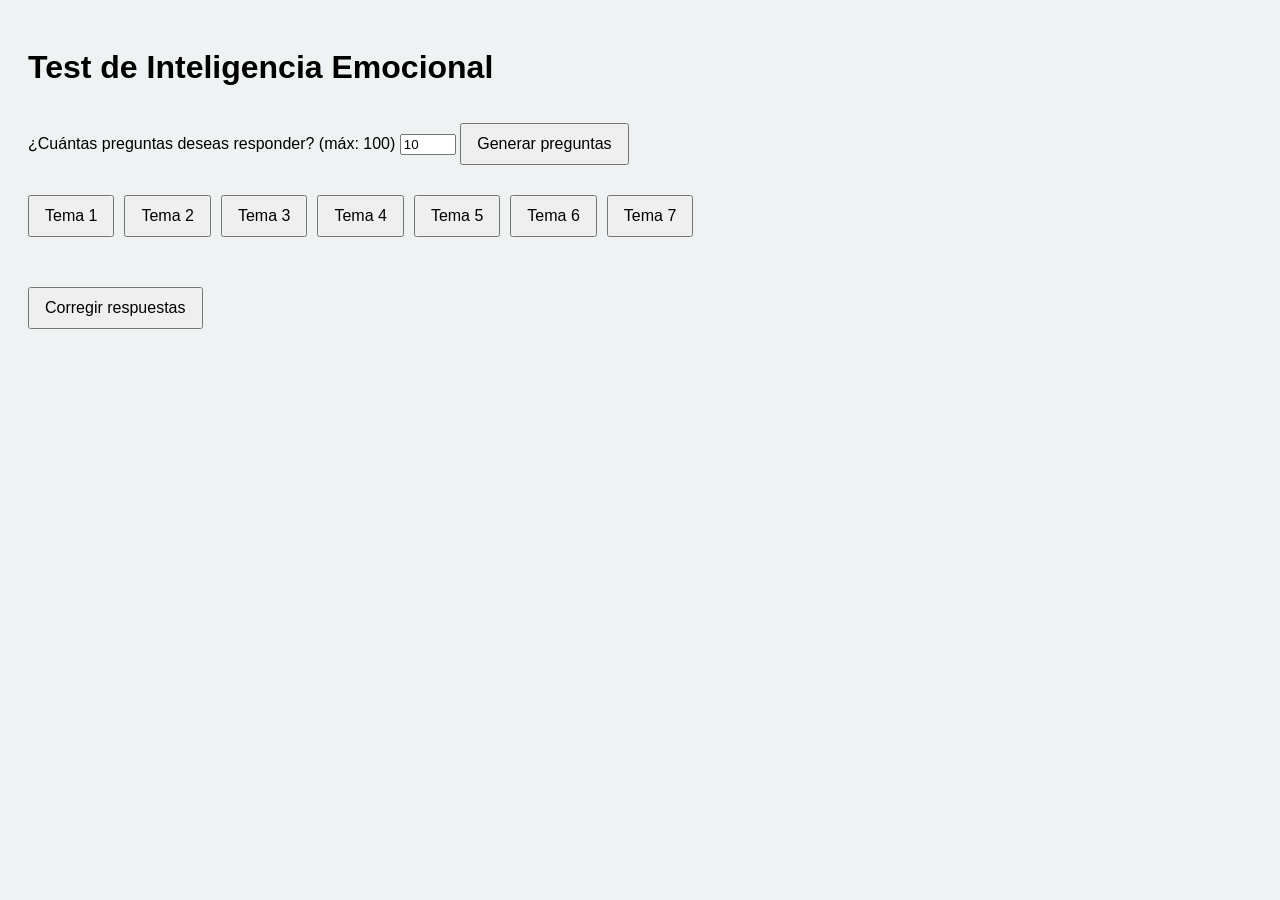
==== index.html @ 8cded7b7 "." ====
<!DOCTYPE html>
<html lang="es">
<head>
  <meta charset="UTF-8">
  <title>Test de Inteligencia Emocional</title>
  <style>
    body { font-family: Arial, sans-serif; padding: 20px; background: #eef2f3; }
    .pregunta { margin-bottom: 20px; background: #fff; padding: 15px; border-radius: 5px; box-shadow: 0 0 5px #ccc; }
    .boton { margin: 15px 0; padding: 10px 15px; font-size: 16px; }
    .correcta { background-color: #d4edda; }
    .incorrecta { background-color: #f8d7da; }
    #resultado { font-weight: bold; margin-top: 20px; font-size: 18px; }
  </style>
</head>
<body>
  <h1>Test de Inteligencia Emocional</h1>
  <label for="cantidad">¿Cuántas preguntas deseas responder? (máx: 100)</label>
  <input type="number" id="cantidad" min="1" max="100" value="10">
  <button onclick="generarPreguntas()" class="boton">Generar preguntas</button>

  <form id="formulario"></form>
  <button onclick="corregir()" class="boton">Corregir respuestas</button>
  <div id="resultado"></div>

  <script>
    let todasLasPreguntas = [];
    let preguntasSeleccionadas = [];
    let numeroArchivoJson = 0;

    const contenedorBotones = document.createElement("div");
    contenedorBotones.id = "contenedorBotones";
    contenedorBotones.style.marginBottom = "20px";
    document.body.insertBefore(contenedorBotones, document.getElementById("formulario"));

    for (let i = 1; i <= 7; i++) {
      const boton = document.createElement("button");
      boton.textContent = `Tema ${i}`;
      boton.className = "boton";
      boton.style.marginRight = "10px";
      boton.onclick = () => seleccionarTema(boton, i);
      contenedorBotones.appendChild(boton);
    }

    let archivosSeleccionados = new Set();

    function seleccionarTema(boton, numero) {
      if (!archivosSeleccionados.has(numero)) {
        archivosSeleccionados.add(numero);
        boton.style.backgroundColor = "#d4edda"; // Cambia el color del botón para indicar selección
      } else {
        archivosSeleccionados.delete(numero);
        boton.style.backgroundColor = ""; // Restaura el color original del botón
      }
    }

    function cargarPreguntas() {
      if (archivosSeleccionados.size === 0) {
        throw new Error("No se ha seleccionado ningún archivo JSON.");
      }
    
      const numerosArchivos = Array.from(archivosSeleccionados);
      const promesas = numerosArchivos.map(numero =>
        fetch(`./tests/test_tema_${numero}.json`) // Modifica la ruta según sea necesario
          .then(response => {
            if (!response.ok) {
              throw new Error(`Error al cargar el archivo JSON: ${response.statusText}`);
            }
            return response.json();
          })
      );
    
      Promise.all(promesas)
        .then(dataArrays => {
          todasLasPreguntas = dataArrays.flat(); // Combina todas las preguntas en un solo array
        })
        .catch(error => {
          alert("No se pudieron cargar uno o más archivos JSON. Verifica que los archivos existen y son válidos.");
          console.error(error);
        });
    }

    function generarPreguntas() {
      if (archivosSeleccionados.size === 0) {
        alert("Por favor, selecciona al menos un tema antes de generar preguntas.");
        return;
      }
    
      cargarPreguntas();
    
      const cantidad = parseInt(document.getElementById("cantidad").value);
      preguntasSeleccionadas = todasLasPreguntas.sort(() => 0.5 - Math.random()).slice(0, cantidad);
      const formulario = document.getElementById("formulario");
      formulario.innerHTML = "";
      preguntasSeleccionadas.forEach((p, index) => {
        formulario.innerHTML += `
          <div class="pregunta" id="pregunta${index}">
            <p><strong>${index + 1}. </strong>${p.pregunta}</p>
            <label><input type="radio" name="p${index}" value="true"> Verdadero</label><br>
            <label><input type="radio" name="p${index}" value="false"> Falso</label>
          </div>
        `;
      });
      document.getElementById("resultado").textContent = "";
    }

    function corregir() {
      let correctas = 0;
      preguntasSeleccionadas.forEach((p, index) => {
        const respuesta = document.querySelector(`input[name="p${index}"]:checked`);
        const divPregunta = document.getElementById(`pregunta${index}`);
        if (respuesta) {
          if (respuesta.value === p.respuesta.toString()) {
            correctas++;
            divPregunta.classList.add("correcta");
            divPregunta.classList.remove("incorrecta");
          } else {
            divPregunta.classList.add("incorrecta");
            divPregunta.classList.remove("correcta");
          }
        } else {
          divPregunta.classList.add("incorrecta");
        }
      });

      const resultado = document.getElementById("resultado");
      resultado.textContent = `Has acertado ${correctas} de ${preguntasSeleccionadas.length} preguntas.`;
    }
  </script>
</body>
</html>
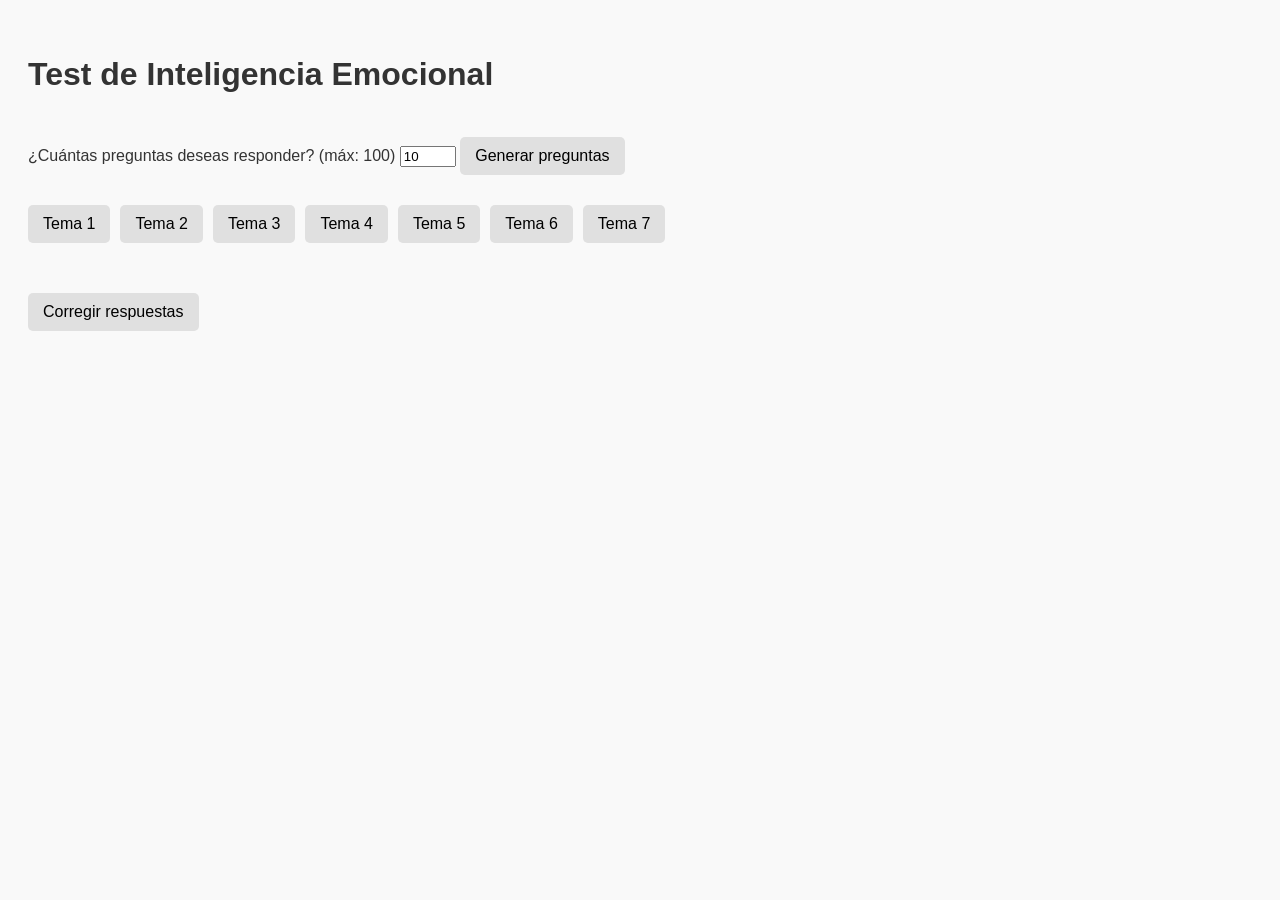
==== commit 81f9a48e: "Bug Fixed & CSS" ====
--- a/index.html
+++ b/index.html
@@ -1,17 +1,9 @@
-
 <!DOCTYPE html>
 <html lang="es">
 <head>
   <meta charset="UTF-8">
   <title>Test de Inteligencia Emocional</title>
-  <style>
-    body { font-family: Arial, sans-serif; padding: 20px; background: #eef2f3; }
-    .pregunta { margin-bottom: 20px; background: #fff; padding: 15px; border-radius: 5px; box-shadow: 0 0 5px #ccc; }
-    .boton { margin: 15px 0; padding: 10px 15px; font-size: 16px; }
-    .correcta { background-color: #d4edda; }
-    .incorrecta { background-color: #f8d7da; }
-    #resultado { font-weight: bold; margin-top: 20px; font-size: 18px; }
-  </style>
+  <link rel="stylesheet" href="styles.css">
 </head>
 <body>
   <h1>Test de Inteligencia Emocional</h1>
@@ -23,109 +15,6 @@
   <button onclick="corregir()" class="boton">Corregir respuestas</button>
   <div id="resultado"></div>
 
-  <script>
-    let todasLasPreguntas = [];
-    let preguntasSeleccionadas = [];
-    let numeroArchivoJson = 0;
-
-    const contenedorBotones = document.createElement("div");
-    contenedorBotones.id = "contenedorBotones";
-    contenedorBotones.style.marginBottom = "20px";
-    document.body.insertBefore(contenedorBotones, document.getElementById("formulario"));
-
-    for (let i = 1; i <= 7; i++) {
-      const boton = document.createElement("button");
-      boton.textContent = `Tema ${i}`;
-      boton.className = "boton";
-      boton.style.marginRight = "10px";
-      boton.onclick = () => seleccionarTema(boton, i);
-      contenedorBotones.appendChild(boton);
-    }
-
-    let archivosSeleccionados = new Set();
-
-    function seleccionarTema(boton, numero) {
-      if (!archivosSeleccionados.has(numero)) {
-        archivosSeleccionados.add(numero);
-        boton.style.backgroundColor = "#d4edda"; // Cambia el color del botón para indicar selección
-      } else {
-        archivosSeleccionados.delete(numero);
-        boton.style.backgroundColor = ""; // Restaura el color original del botón
-      }
-    }
-
-    function cargarPreguntas() {
-      if (archivosSeleccionados.size === 0) {
-        throw new Error("No se ha seleccionado ningún archivo JSON.");
-      }
-    
-      const numerosArchivos = Array.from(archivosSeleccionados);
-      const promesas = numerosArchivos.map(numero =>
-        fetch(`./tests/test_tema_${numero}.json`) // Modifica la ruta según sea necesario
-          .then(response => {
-            if (!response.ok) {
-              throw new Error(`Error al cargar el archivo JSON: ${response.statusText}`);
-            }
-            return response.json();
-          })
-      );
-    
-      Promise.all(promesas)
-        .then(dataArrays => {
-          todasLasPreguntas = dataArrays.flat(); // Combina todas las preguntas en un solo array
-        })
-        .catch(error => {
-          alert("No se pudieron cargar uno o más archivos JSON. Verifica que los archivos existen y son válidos.");
-          console.error(error);
-        });
-    }
-
-    function generarPreguntas() {
-      if (archivosSeleccionados.size === 0) {
-        alert("Por favor, selecciona al menos un tema antes de generar preguntas.");
-        return;
-      }
-    
-      cargarPreguntas();
-    
-      const cantidad = parseInt(document.getElementById("cantidad").value);
-      preguntasSeleccionadas = todasLasPreguntas.sort(() => 0.5 - Math.random()).slice(0, cantidad);
-      const formulario = document.getElementById("formulario");
-      formulario.innerHTML = "";
-      preguntasSeleccionadas.forEach((p, index) => {
-        formulario.innerHTML += `
-          <div class="pregunta" id="pregunta${index}">
-            <p><strong>${index + 1}. </strong>${p.pregunta}</p>
-            <label><input type="radio" name="p${index}" value="true"> Verdadero</label><br>
-            <label><input type="radio" name="p${index}" value="false"> Falso</label>
-          </div>
-        `;
-      });
-      document.getElementById("resultado").textContent = "";
-    }
-
-    function corregir() {
-      let correctas = 0;
-      preguntasSeleccionadas.forEach((p, index) => {
-        const respuesta = document.querySelector(`input[name="p${index}"]:checked`);
-        const divPregunta = document.getElementById(`pregunta${index}`);
-        if (respuesta) {
-          if (respuesta.value === p.respuesta.toString()) {
-            correctas++;
-            divPregunta.classList.add("correcta");
-            divPregunta.classList.remove("incorrecta");
-          } else {
-            divPregunta.classList.add("incorrecta");
-            divPregunta.classList.remove("correcta");
-          }
-        } else {
-          divPregunta.classList.add("incorrecta");
-        }
-      });
-
-      const resultado = document.getElementById("resultado");
-      resultado.textContent = `Has acertado ${correctas} de ${preguntasSeleccionadas.length} preguntas.`;
-    }
-  </script>
+  <script src="script.js"></script>
 </body>
-</html>
+</html>
--- a/styles.css
+++ b/styles.css
@@ -0,0 +1,48 @@
+body {
+  font-family: 'Arial', sans-serif;
+  padding: 20px;
+  background: #f9f9f9;
+  color: #333;
+  line-height: 1.6;
+}
+
+.pregunta {
+  margin-bottom: 20px;
+  background: #fff;
+  padding: 15px;
+  border-radius: 8px;
+  border: 1px solid #ddd;
+  box-shadow: 0 2px 4px rgba(0, 0, 0, 0.1);
+}
+
+.boton {
+  margin: 15px 0;
+  padding: 10px 15px;
+  font-size: 16px;
+  background: #e0e0e0;
+  border: none;
+  border-radius: 5px;
+  cursor: pointer;
+  transition: background 0.3s ease;
+}
+
+.boton:hover {
+  background: #d6d6d6;
+}
+
+.correcta {
+  background-color: #e8f5e9;
+  border: 1px solid #c8e6c9;
+}
+
+.incorrecta {
+  background-color: #ffebee;
+  border: 1px solid #ffcdd2;
+}
+
+#resultado {
+  font-weight: bold;
+  margin-top: 20px;
+  font-size: 18px;
+  color: #555;
+}
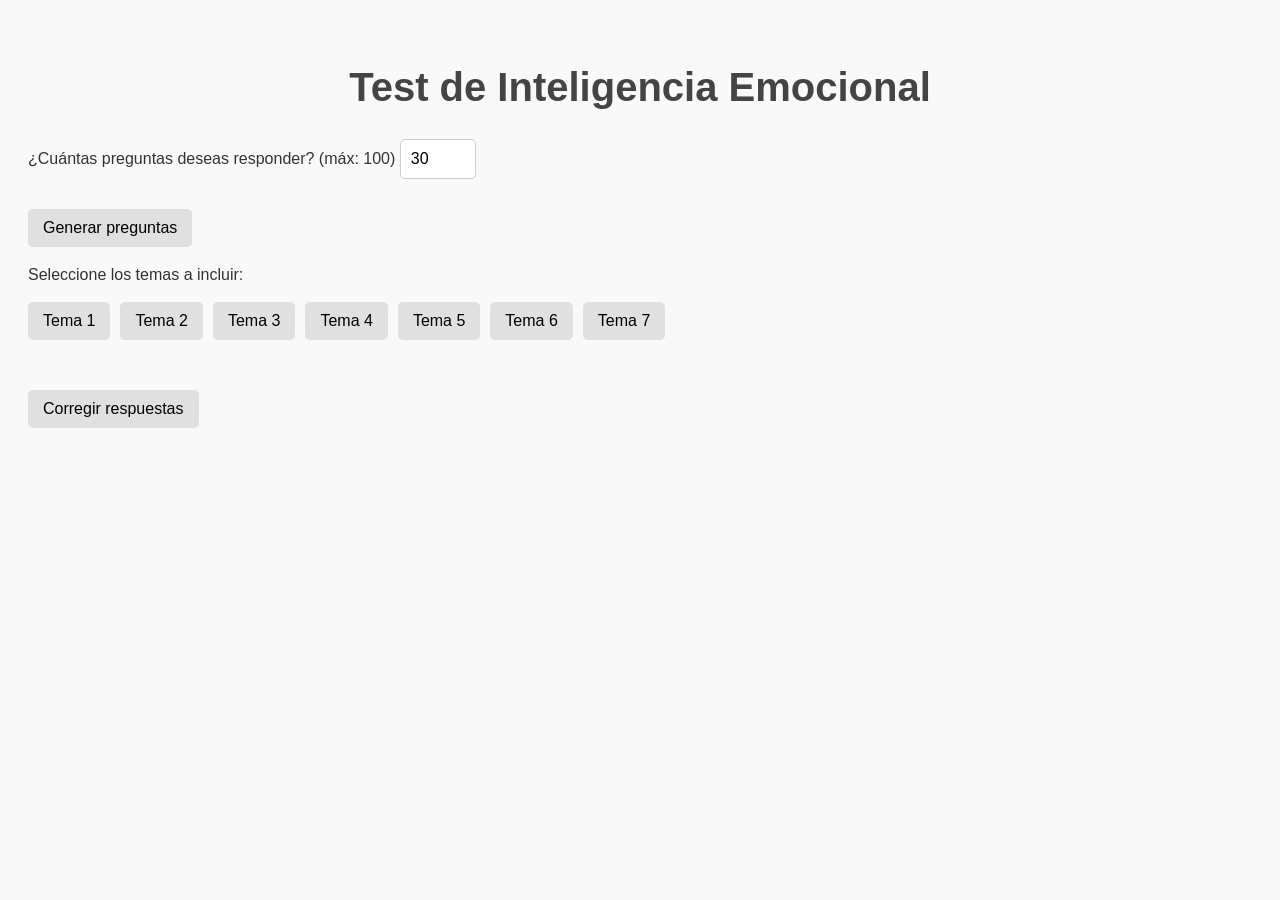
==== commit 14755c9a: "." ====
--- a/index.html
+++ b/index.html
@@ -8,9 +8,12 @@
 <body>
   <h1>Test de Inteligencia Emocional</h1>
   <label for="cantidad">¿Cuántas preguntas deseas responder? (máx: 100)</label>
-  <input type="number" id="cantidad" min="1" max="100" value="10">
+  <input type="number" id="cantidad" min="1" max="100" value="30">
+  <br>
   <button onclick="generarPreguntas()" class="boton">Generar preguntas</button>
-
+  <br>
+  <label>Seleccione los temas a incluir:</label>
+  
   <form id="formulario"></form>
   <button onclick="corregir()" class="boton">Corregir respuestas</button>
   <div id="resultado"></div>
--- a/styles.css
+++ b/styles.css
@@ -4,6 +4,22 @@
   background: #f9f9f9;
   color: #333;
   line-height: 1.6;
+}
+
+h1 {
+  font-size: 2.5em;
+  color: #444;
+  margin-bottom: 20px;
+  text-align: center;
+}
+
+input {
+  padding: 10px;
+  font-size: 16px;
+  border: 1px solid #ccc;
+  border-radius: 5px;
+  box-sizing: border-box;
+  margin-bottom: 15px;
 }
 
 .pregunta {
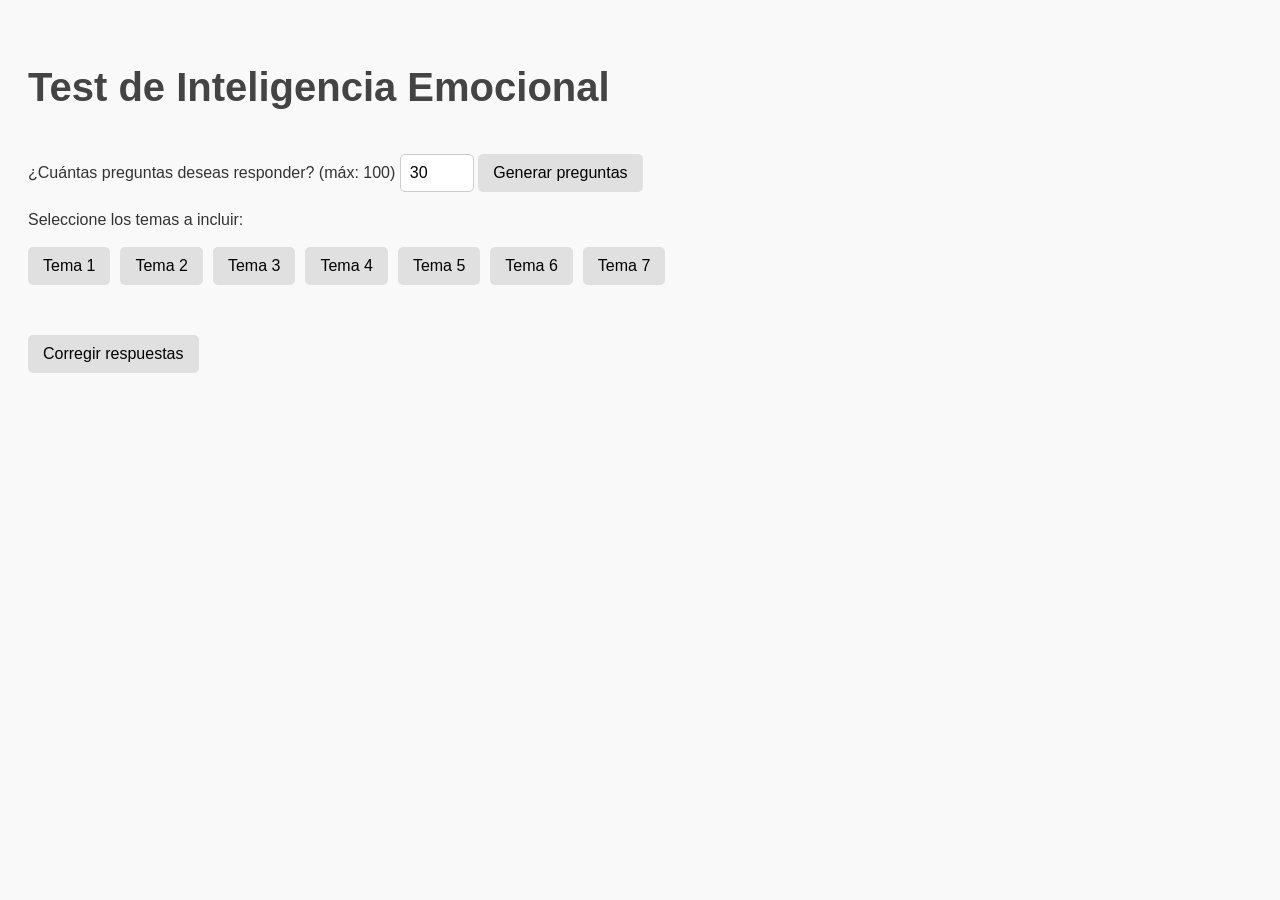
==== commit 16603926: "." ====
--- a/index.html
+++ b/index.html
@@ -9,7 +9,6 @@
   <h1>Test de Inteligencia Emocional</h1>
   <label for="cantidad">¿Cuántas preguntas deseas responder? (máx: 100)</label>
   <input type="number" id="cantidad" min="1" max="100" value="30">
-  <br>
   <button onclick="generarPreguntas()" class="boton">Generar preguntas</button>
   <br>
   <label>Seleccione los temas a incluir:</label>
--- a/styles.css
+++ b/styles.css
@@ -10,11 +10,10 @@
   font-size: 2.5em;
   color: #444;
   margin-bottom: 20px;
-  text-align: center;
 }
 
 input {
-  padding: 10px;
+  padding: 9px;
   font-size: 16px;
   border: 1px solid #ccc;
   border-radius: 5px;
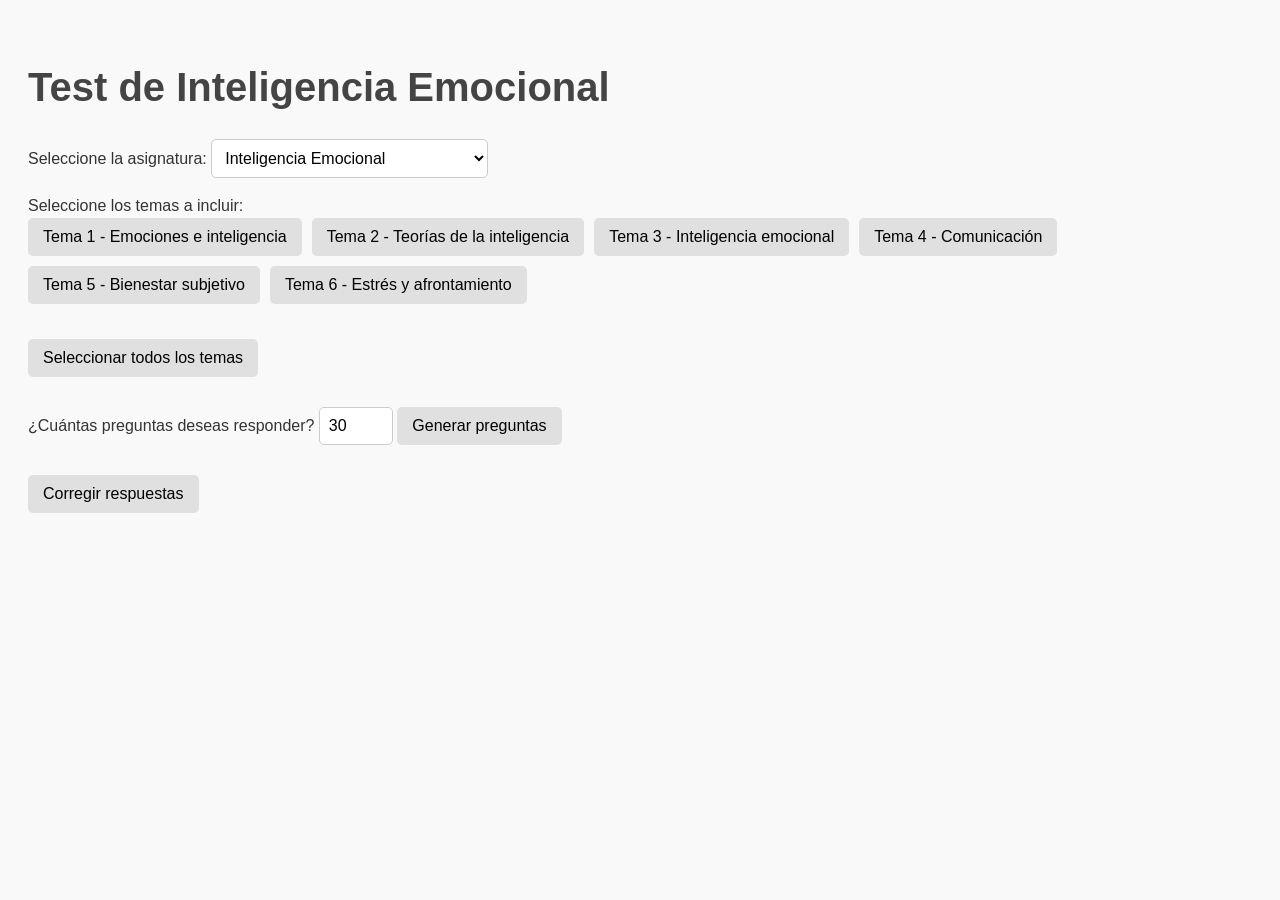
==== commit 96e19a66: "Nueva Asignatura Creada y Tema 1" ====
--- a/index.html
+++ b/index.html
@@ -2,21 +2,31 @@
 <html lang="es">
 <head>
   <meta charset="UTF-8">
-  <title>Test de Inteligencia Emocional</title>
+  <meta name="viewport" content="width=device-width, initial-scale=1.0">
+  <title>Test de autoevaluación</title>
   <link rel="stylesheet" href="styles.css">
 </head>
 <body>
-  <h1>Test de Inteligencia Emocional</h1>
-  <label for="cantidad">¿Cuántas preguntas deseas responder? (máx: 100)</label>
-  <input type="number" id="cantidad" min="1" max="100" value="30">
-  <button onclick="generarPreguntas()" class="boton">Generar preguntas</button>
+  <h1 id="titulo">Test de autoevaluación</h1>
+
+  <label for="asignatura">Seleccione la asignatura:</label>
+  <select id="asignatura"></select>
+
   <br>
   <label>Seleccione los temas a incluir:</label>
-  
+  <div id="contenedorBotones"></div>
+
+  <button id="botonTodos" class="boton" type="button">Seleccionar todos los temas</button>
+
+  <br>
+  <label for="cantidad">¿Cuántas preguntas deseas responder?</label>
+  <input type="number" id="cantidad" min="1" max="100" value="30">
+  <button id="botonGenerar" class="boton" type="button">Generar preguntas</button>
+
   <form id="formulario"></form>
-  <button onclick="corregir()" class="boton">Corregir respuestas</button>
+  <button id="botonCorregir" class="boton" type="button">Corregir respuestas</button>
   <div id="resultado"></div>
 
   <script src="script.js"></script>
 </body>
-</html>+</html>
--- a/styles.css
+++ b/styles.css
@@ -21,6 +21,39 @@
   margin-bottom: 15px;
 }
 
+input[type="radio"] {
+  padding: 0;
+  margin: 0 8px 0 0;
+  vertical-align: middle;
+}
+
+select {
+  padding: 9px;
+  font-size: 16px;
+  border: 1px solid #ccc;
+  border-radius: 5px;
+  box-sizing: border-box;
+  margin-bottom: 15px;
+  background: #fff;
+  cursor: pointer;
+}
+
+#contenedorBotones {
+  display: flex;
+  flex-wrap: wrap;
+  gap: 10px;
+  margin-bottom: 20px;
+}
+
+#contenedorBotones .tema {
+  margin: 0;
+}
+
+#contenedorBotones .tema.seleccionado {
+  background-color: #d4edda;
+  border: 1px solid #c8e6c9;
+}
+
 .pregunta {
   margin-bottom: 20px;
   background: #fff;
@@ -28,6 +61,17 @@
   border-radius: 8px;
   border: 1px solid #ddd;
   box-shadow: 0 2px 4px rgba(0, 0, 0, 0.1);
+}
+
+.opcion {
+  display: block;
+  margin: 6px 0;
+  cursor: pointer;
+}
+
+.opcion-correcta {
+  color: #1b5e20;
+  font-weight: bold;
 }
 
 .boton {
@@ -60,4 +104,4 @@
   margin-top: 20px;
   font-size: 18px;
   color: #555;
-}+}
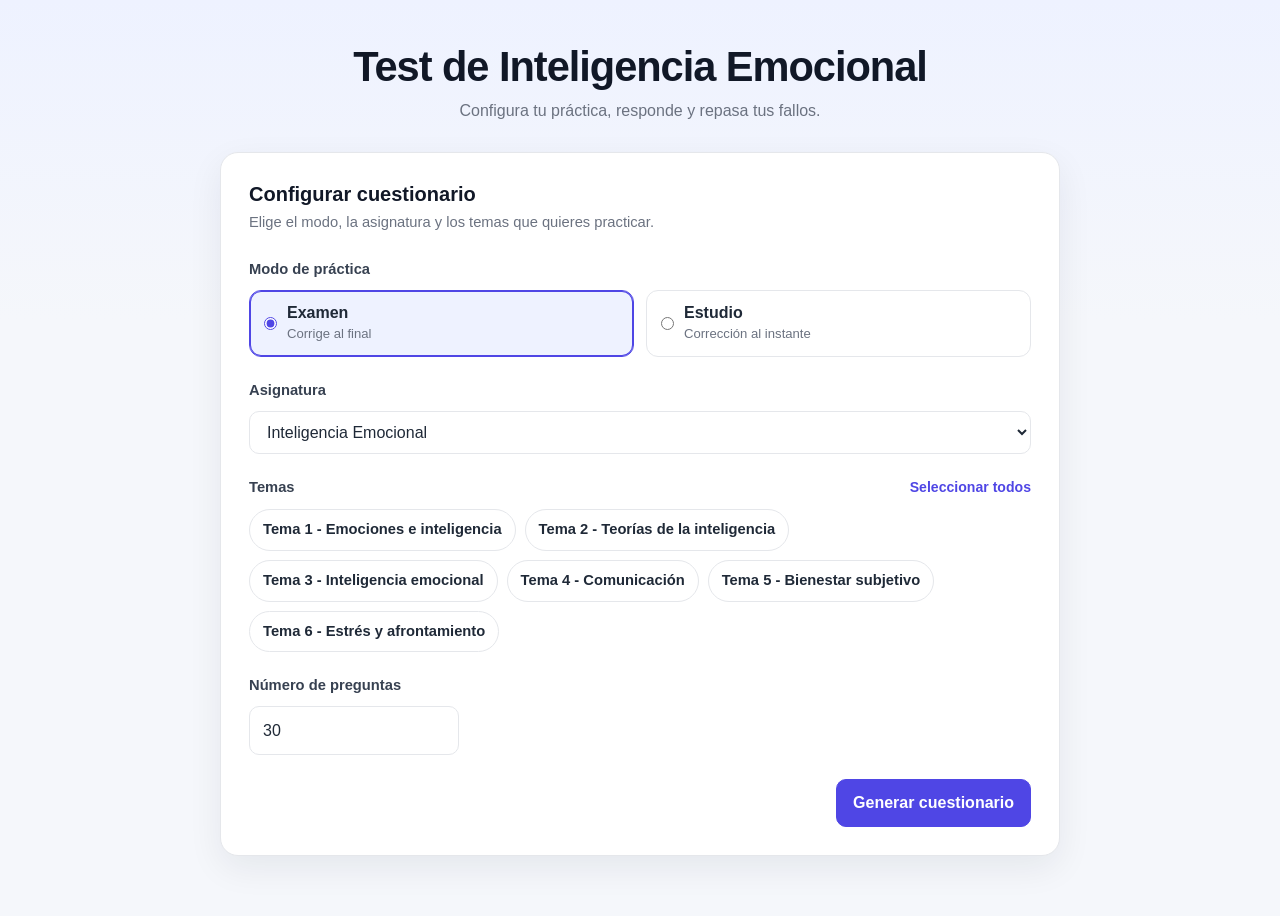
==== commit fa569db5: "Separar configuración del cuestionario y renovar la interfaz" ====
--- a/index.html
+++ b/index.html
@@ -3,29 +3,97 @@
 <head>
   <meta charset="UTF-8">
   <meta name="viewport" content="width=device-width, initial-scale=1.0">
+  <meta name="theme-color" content="#4f46e5">
   <title>Test de autoevaluación</title>
   <link rel="stylesheet" href="styles.css">
 </head>
 <body>
-  <h1 id="titulo">Test de autoevaluación</h1>
+  <div class="pagina">
+    <header class="cabecera">
+      <h1 id="titulo">Test de autoevaluación</h1>
+      <p class="subtitulo">Configura tu práctica, responde y repasa tus fallos.</p>
+    </header>
 
-  <label for="asignatura">Seleccione la asignatura:</label>
-  <select id="asignatura"></select>
+    <main>
+      <section id="vistaConfiguracion" class="tarjeta" aria-labelledby="tituloConfiguracion">
+        <div class="tarjeta-cabecera">
+          <div>
+            <h2 id="tituloConfiguracion">Configurar cuestionario</h2>
+            <p class="texto-ayuda">Elige el modo, la asignatura y los temas que quieres practicar.</p>
+          </div>
+          <button id="botonVolverCuestionario" class="boton secundario" type="button" hidden>
+            Volver al cuestionario
+          </button>
+        </div>
 
-  <br>
-  <label>Seleccione los temas a incluir:</label>
-  <div id="contenedorBotones"></div>
+        <fieldset class="campo selector-modo">
+          <legend class="etiqueta">Modo de práctica</legend>
+          <div class="opciones-modo">
+            <label class="opcion-modo">
+              <input type="radio" name="modo" value="examen" checked>
+              <span class="opcion-modo-texto">
+                <span class="opcion-modo-titulo">Examen</span>
+                <span class="opcion-modo-descripcion">Corrige al final</span>
+              </span>
+            </label>
+            <label class="opcion-modo">
+              <input type="radio" name="modo" value="estudio">
+              <span class="opcion-modo-texto">
+                <span class="opcion-modo-titulo">Estudio</span>
+                <span class="opcion-modo-descripcion">Corrección al instante</span>
+              </span>
+            </label>
+          </div>
+        </fieldset>
 
-  <button id="botonTodos" class="boton" type="button">Seleccionar todos los temas</button>
+        <div class="campo">
+          <label class="etiqueta" for="asignatura">Asignatura</label>
+          <select id="asignatura"></select>
+        </div>
 
-  <br>
-  <label for="cantidad">¿Cuántas preguntas deseas responder?</label>
-  <input type="number" id="cantidad" min="1" max="100" value="30">
-  <button id="botonGenerar" class="boton" type="button">Generar preguntas</button>
+        <div class="campo">
+          <div class="campo-cabecera">
+            <span class="etiqueta">Temas</span>
+            <button id="botonTodos" class="boton-enlace" type="button">Seleccionar todos</button>
+          </div>
+          <div id="contenedorBotones" class="lista-temas"></div>
+        </div>
 
-  <form id="formulario"></form>
-  <button id="botonCorregir" class="boton" type="button">Corregir respuestas</button>
-  <div id="resultado"></div>
+        <div class="campo campo-cantidad">
+          <label class="etiqueta" for="cantidad">Número de preguntas</label>
+          <input type="number" id="cantidad" min="1" max="100" value="30">
+        </div>
+
+        <div class="acciones">
+          <button id="botonGenerar" class="boton primario" type="button">Generar cuestionario</button>
+        </div>
+      </section>
+
+      <section id="vistaCuestionario" class="tarjeta" aria-labelledby="tituloCuestionario" hidden>
+        <div class="tarjeta-cabecera">
+          <div>
+            <h2 id="tituloCuestionario">Cuestionario</h2>
+            <p id="resumenCuestionario" class="texto-ayuda"></p>
+          </div>
+          <button id="botonVolver" class="boton secundario" type="button">Cambiar configuración</button>
+        </div>
+
+        <form id="formulario" class="lista-preguntas"></form>
+
+        <div id="navegacionEstudio" class="navegacion-estudio" hidden>
+          <button id="botonAnterior" class="boton secundario" type="button">Anterior</button>
+          <span id="progresoEstudio"></span>
+          <button id="botonSiguiente" class="boton secundario" type="button">Siguiente</button>
+        </div>
+
+        <div class="acciones acciones-cuestionario">
+          <button id="botonCorregir" class="boton primario" type="button">Corregir respuestas</button>
+        </div>
+
+        <div id="resultado" role="status"></div>
+      </section>
+    </main>
+  </div>
 
   <script src="script.js"></script>
 </body>
--- a/styles.css
+++ b/styles.css
@@ -1,107 +1,480 @@
+:root {
+  --acento: #4f46e5;
+  --acento-fuerte: #4338ca;
+  --acento-suave: #eef2ff;
+  --texto: #1f2937;
+  --texto-suave: #6b7280;
+  --borde: #e5e7eb;
+  --fondo: #f5f7fb;
+  --fondo-suave: #f9fafb;
+  --verde: #15803d;
+  --verde-suave: #f0fdf4;
+  --rojo: #b91c1c;
+  --rojo-suave: #fef2f2;
+}
+
+* {
+  box-sizing: border-box;
+}
+
+[hidden] {
+  display: none !important;
+}
+
 body {
-  font-family: 'Arial', sans-serif;
-  padding: 20px;
-  background: #f9f9f9;
-  color: #333;
+  margin: 0;
+  min-height: 100vh;
+  font-family: -apple-system, BlinkMacSystemFont, "Segoe UI", Roboto, Helvetica, Arial, sans-serif;
+  background: linear-gradient(180deg, #eef2ff 0, var(--fondo) 320px);
+  color: var(--texto);
   line-height: 1.6;
 }
 
+.pagina {
+  width: 100%;
+  max-width: 880px;
+  margin: 0 auto;
+  padding: 42px 20px 60px;
+}
+
+.cabecera {
+  text-align: center;
+  margin-bottom: 28px;
+}
+
 h1 {
-  font-size: 2.5em;
-  color: #444;
-  margin-bottom: 20px;
-}
-
-input {
-  padding: 9px;
-  font-size: 16px;
-  border: 1px solid #ccc;
-  border-radius: 5px;
-  box-sizing: border-box;
-  margin-bottom: 15px;
-}
-
-input[type="radio"] {
+  margin: 0 0 6px;
+  font-size: clamp(1.9rem, 4vw, 2.6rem);
+  line-height: 1.2;
+  letter-spacing: -0.025em;
+  color: #111827;
+}
+
+h2 {
+  margin: 0 0 4px;
+  font-size: 1.25rem;
+  line-height: 1.3;
+  color: #111827;
+}
+
+.subtitulo,
+.texto-ayuda {
+  margin: 0;
+  color: var(--texto-suave);
+}
+
+.subtitulo {
+  font-size: 1rem;
+}
+
+.texto-ayuda {
+  font-size: 0.92rem;
+}
+
+.tarjeta {
+  background: #fff;
+  border: 1px solid var(--borde);
+  border-radius: 18px;
+  padding: 28px;
+  box-shadow: 0 12px 35px rgba(15, 23, 42, 0.07);
+}
+
+.tarjeta-cabecera {
+  display: flex;
+  align-items: flex-start;
+  justify-content: space-between;
+  gap: 20px;
+  margin-bottom: 24px;
+}
+
+.tarjeta-cabecera .boton {
+  flex-shrink: 0;
+}
+
+.campo {
+  display: block;
+  min-width: 0;
+  margin: 0 0 22px;
   padding: 0;
-  margin: 0 8px 0 0;
-  vertical-align: middle;
+  border: 0;
+}
+
+.etiqueta {
+  display: block;
+  margin-bottom: 8px;
+  font-size: 0.92rem;
+  font-weight: 600;
+  color: #374151;
+}
+
+.campo-cabecera {
+  display: flex;
+  align-items: center;
+  justify-content: space-between;
+  gap: 12px;
+  margin-bottom: 10px;
+}
+
+.campo-cabecera .etiqueta {
+  margin: 0;
+}
+
+.selector-modo legend {
+  padding: 0;
+}
+
+.opciones-modo {
+  display: grid;
+  grid-template-columns: repeat(2, minmax(0, 1fr));
+  gap: 12px;
+}
+
+.opcion-modo {
+  display: flex;
+  align-items: center;
+  gap: 10px;
+  padding: 12px 14px;
+  background: #fff;
+  border: 1px solid var(--borde);
+  border-radius: 12px;
+  cursor: pointer;
+  transition: border-color 0.2s ease, background 0.2s ease, box-shadow 0.2s ease;
+}
+
+.opcion-modo:hover {
+  border-color: #c7d2fe;
+  background: var(--fondo-suave);
+}
+
+.opcion-modo:has(input:checked) {
+  border-color: var(--acento);
+  background: var(--acento-suave);
+  box-shadow: inset 0 0 0 1px var(--acento);
+}
+
+.opcion-modo input[type="radio"] {
+  flex-shrink: 0;
+  margin: 0;
+  accent-color: var(--acento);
+}
+
+.opcion-modo-texto {
+  display: flex;
+  flex-direction: column;
+}
+
+.opcion-modo-titulo {
+  font-weight: 600;
+  line-height: 1.3;
+}
+
+.opcion-modo-descripcion {
+  font-size: 0.82rem;
+  color: var(--texto-suave);
+}
+
+select,
+input[type="number"] {
+  width: 100%;
+  padding: 11px 13px;
+  font: inherit;
+  color: var(--texto);
+  background: #fff;
+  border: 1px solid var(--borde);
+  border-radius: 10px;
+  outline: none;
+  transition: border-color 0.2s ease, box-shadow 0.2s ease;
 }
 
 select {
-  padding: 9px;
-  font-size: 16px;
-  border: 1px solid #ccc;
-  border-radius: 5px;
-  box-sizing: border-box;
-  margin-bottom: 15px;
-  background: #fff;
   cursor: pointer;
 }
 
-#contenedorBotones {
+select:focus,
+input[type="number"]:focus {
+  border-color: var(--acento);
+  box-shadow: 0 0 0 3px rgba(79, 70, 229, 0.15);
+}
+
+.campo-cantidad {
+  max-width: 210px;
+}
+
+.lista-temas {
   display: flex;
   flex-wrap: wrap;
+  gap: 9px;
+}
+
+.boton {
+  display: inline-flex;
+  align-items: center;
+  justify-content: center;
+  padding: 10px 16px;
+  font: inherit;
+  font-weight: 600;
+  color: var(--texto);
+  background: #fff;
+  border: 1px solid var(--borde);
+  border-radius: 10px;
+  cursor: pointer;
+  transition: background 0.2s ease, border-color 0.2s ease, color 0.2s ease, transform 0.1s ease;
+}
+
+.boton:hover:not(:disabled) {
+  background: var(--fondo-suave);
+  border-color: #d1d5db;
+}
+
+.boton:active:not(:disabled) {
+  transform: translateY(1px);
+}
+
+.boton:focus-visible,
+.boton-enlace:focus-visible {
+  outline: 3px solid rgba(79, 70, 229, 0.25);
+  outline-offset: 2px;
+}
+
+.boton.primario {
+  color: #fff;
+  background: var(--acento);
+  border-color: var(--acento);
+}
+
+.boton.primario:hover:not(:disabled) {
+  background: var(--acento-fuerte);
+  border-color: var(--acento-fuerte);
+}
+
+.boton.secundario {
+  color: #374151;
+  background: #fff;
+}
+
+.boton:disabled {
+  opacity: 0.5;
+  cursor: not-allowed;
+}
+
+.boton-enlace {
+  padding: 0;
+  font: inherit;
+  font-size: 0.88rem;
+  font-weight: 600;
+  color: var(--acento);
+  background: none;
+  border: 0;
+  cursor: pointer;
+}
+
+.boton-enlace:hover {
+  color: var(--acento-fuerte);
+  text-decoration: underline;
+}
+
+#contenedorBotones .tema {
+  padding: 8px 13px;
+  font-size: 0.92rem;
+  border-radius: 999px;
+}
+
+#contenedorBotones .tema.seleccionado {
+  color: var(--acento-fuerte);
+  background: var(--acento-suave);
+  border-color: var(--acento);
+}
+
+.acciones {
+  display: flex;
+  flex-wrap: wrap;
+  justify-content: flex-end;
+  gap: 12px;
+  margin-top: 24px;
+}
+
+.acciones-cuestionario {
+  justify-content: center;
+  margin-top: 22px;
+}
+
+.lista-preguntas {
+  display: flex;
+  flex-direction: column;
+  gap: 16px;
+}
+
+.pregunta {
+  padding: 18px 20px;
+  background: #fff;
+  border: 1px solid var(--borde);
+  border-radius: 14px;
+  transition: border-color 0.2s ease, background 0.2s ease;
+}
+
+.pregunta > p {
+  margin: 0 0 12px;
+}
+
+.pregunta > p strong {
+  color: var(--acento);
+}
+
+.opcion {
+  display: flex;
+  align-items: flex-start;
   gap: 10px;
-  margin-bottom: 20px;
-}
-
-#contenedorBotones .tema {
-  margin: 0;
-}
-
-#contenedorBotones .tema.seleccionado {
-  background-color: #d4edda;
-  border: 1px solid #c8e6c9;
-}
-
-.pregunta {
-  margin-bottom: 20px;
-  background: #fff;
-  padding: 15px;
-  border-radius: 8px;
-  border: 1px solid #ddd;
-  box-shadow: 0 2px 4px rgba(0, 0, 0, 0.1);
-}
-
-.opcion {
-  display: block;
   margin: 6px 0;
+  padding: 8px 10px;
+  border: 1px solid transparent;
+  border-radius: 9px;
   cursor: pointer;
+  transition: background 0.2s ease, border-color 0.2s ease, color 0.2s ease;
+}
+
+.opcion:hover {
+  background: var(--fondo-suave);
+}
+
+.opcion input[type="radio"] {
+  flex-shrink: 0;
+  margin: 4px 0 0;
+  accent-color: var(--acento);
 }
 
 .opcion-correcta {
-  color: #1b5e20;
-  font-weight: bold;
-}
-
-.boton {
-  margin: 15px 0;
-  padding: 10px 15px;
-  font-size: 16px;
-  background: #e0e0e0;
-  border: none;
-  border-radius: 5px;
-  cursor: pointer;
-  transition: background 0.3s ease;
-}
-
-.boton:hover {
-  background: #d6d6d6;
-}
-
-.correcta {
-  background-color: #e8f5e9;
-  border: 1px solid #c8e6c9;
-}
-
-.incorrecta {
-  background-color: #ffebee;
-  border: 1px solid #ffcdd2;
+  color: var(--verde);
+  background: var(--verde-suave);
+  border-color: #bbf7d0;
+  font-weight: 600;
+}
+
+.opcion-incorrecta {
+  color: var(--rojo);
+  background: var(--rojo-suave);
+  border-color: #fecaca;
+  font-weight: 600;
+}
+
+.pregunta.correcta {
+  background: #fbfefc;
+  border-color: #bbf7d0;
+}
+
+.pregunta.incorrecta {
+  background: #fffbfb;
+  border-color: #fecaca;
+}
+
+.feedback-estudio {
+  margin: 14px 0 0;
+  padding: 10px 12px;
+  border-radius: 10px;
+  font-weight: 600;
+}
+
+.feedback-estudio.acierto {
+  color: var(--verde);
+  background: var(--verde-suave);
+}
+
+.feedback-estudio.fallo {
+  color: var(--rojo);
+  background: var(--rojo-suave);
+}
+
+.navegacion-estudio {
+  display: flex;
+  align-items: center;
+  justify-content: space-between;
+  gap: 12px;
+  margin-top: 22px;
+  padding-top: 18px;
+  border-top: 1px solid var(--borde);
+}
+
+.navegacion-estudio .boton {
+  flex-shrink: 0;
+}
+
+#progresoEstudio {
+  flex: 1;
+  text-align: center;
+  font-weight: 600;
+  color: var(--texto-suave);
 }
 
 #resultado {
-  font-weight: bold;
   margin-top: 20px;
-  font-size: 18px;
-  color: #555;
-}
+  padding: 16px;
+  text-align: center;
+  font-size: 1.05rem;
+  font-weight: 700;
+  border-radius: 12px;
+}
+
+#resultado:empty {
+  display: none;
+}
+
+#resultado.aprobado {
+  color: var(--verde);
+  background: var(--verde-suave);
+  border: 1px solid #bbf7d0;
+}
+
+#resultado.suspendido {
+  color: var(--rojo);
+  background: var(--rojo-suave);
+  border: 1px solid #fecaca;
+}
+
+@media (max-width: 620px) {
+  .pagina {
+    padding: 26px 14px 44px;
+  }
+
+  .tarjeta {
+    padding: 20px;
+    border-radius: 14px;
+  }
+
+  .tarjeta-cabecera {
+    flex-direction: column;
+    gap: 14px;
+  }
+
+  .tarjeta-cabecera .boton {
+    width: 100%;
+  }
+
+  .opciones-modo {
+    grid-template-columns: 1fr;
+  }
+
+  .campo-cantidad {
+    max-width: none;
+  }
+
+  .acciones,
+  .acciones-cuestionario {
+    justify-content: stretch;
+  }
+
+  .acciones .boton {
+    flex: 1;
+  }
+
+  .navegacion-estudio {
+    flex-wrap: wrap;
+  }
+
+  .navegacion-estudio .boton {
+    flex: 1;
+  }
+
+  #progresoEstudio {
+    order: -1;
+    flex-basis: 100%;
+  }
+}
